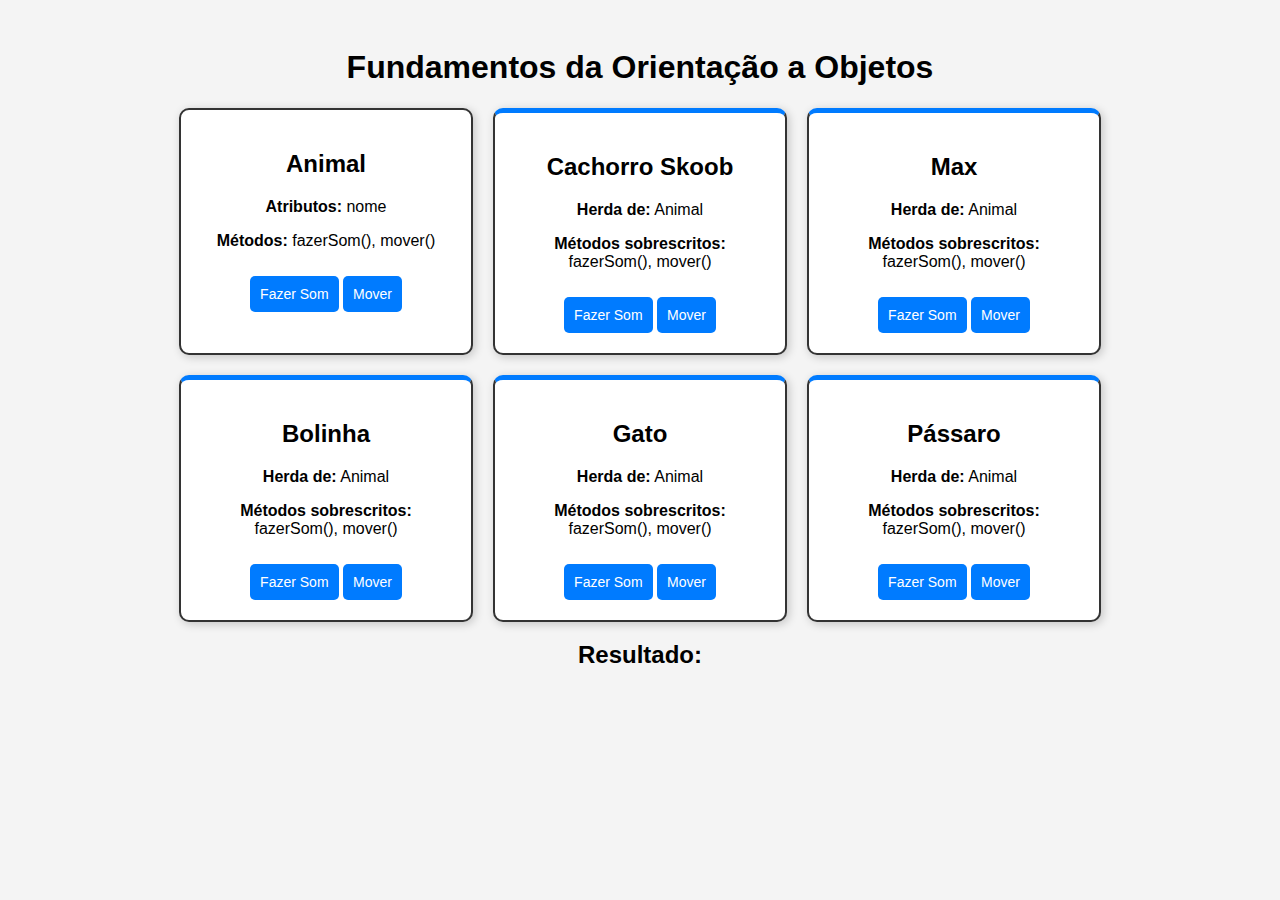
==== aulaa/aula.html @ aa85099e "adiciona página HTML e estilos para demonstração de orientação a objetos" ====
<!DOCTYPE html>
<html lang="pt-br">
    <head>
        <meta charset="UTF-8">
        <meta name="viewport" content="width=device-width, initial-scale=1.0">
        <title>Notícias cidade - Seu site de notícias</title>
        <link rel="stylesheet" href="styless.css">
    </head>

<body>

    <h1>Fundamentos da Orientação a Objetos</h1>

    <div class="container">

        <!-- Classe Base -->
        <div class="classe">
            <h2>Animal</h2>
            <p><strong>Atributos:</strong> nome</p>
            <p><strong>Métodos:</strong> fazerSom(), mover()</p>
            <button onclick="mostrarSom('animal')">Fazer Som</button>
            <button onclick="mostrarMovimento('animal')">Mover</button>
        </div>

        <!-- Classes Filhas (Herança) -->
        <div class="classe heranca">
            <h2>Cachorro Skoob</h2>
            <p><strong>Herda de:</strong> Animal</p>
            <p><strong>Métodos sobrescritos:</strong> fazerSom(), mover()</p>
            <button onclick="mostrarSom('cachorro')">Fazer Som</button>
            <button onclick="mostrarMovimento('cachorro')">Mover</button>
        </div>

        
        <div class="classe heranca">
            <h2>Max</h2>
            <p><strong>Herda de:</strong> Animal</p>
            <p><strong>Métodos sobrescritos:</strong> fazerSom(), mover()</p>
            <button onclick="mostrarSom('max')">Fazer Som</button>
            <button onclick="mostrarMovimento('max')">Mover</button>
        </div>

        <div class="classe heranca">
            <h2>Bolinha</h2>
            <p><strong>Herda de:</strong> Animal</p>
            <p><strong>Métodos sobrescritos:</strong> fazerSom(), mover()</p>
            <button onclick="mostrarSom('bolinha')">Fazer Som</button>
            <button onclick="mostrarMovimento('bolinha')">Mover</button>
        </div>

        <div class="classe heranca">
            <h2>Gato</h2>
            <p><strong>Herda de:</strong> Animal</p>
            <p><strong>Métodos sobrescritos:</strong> fazerSom(), mover()</p>
            <button onclick="mostrarSom('gato')">Fazer Som</button>
            <button onclick="mostrarMovimento('gato')">Mover</button>
        </div>

        <div class="classe heranca">
            <h2>Pássaro</h2>
            <p><strong>Herda de:</strong> Animal</p>
            <p><strong>Métodos sobrescritos:</strong> fazerSom(), mover()</p>
            <button onclick="mostrarSom('passaro')">Fazer Som</button>
            <button onclick="mostrarMovimento('passaro')">Mover</button>
        </div>
    </div>

    <h2>Resultado:</h2>
    <p id="resultado" style="font-size: 18px; font-weight: bold;"></p>

    <script>
        // Classe Base (Animal)
        class Animal {
        constructor(nome) {
        this.nome = nome; // Encapsulamento (protegendo o dado dentro da classe)
        }
        
        fazerSom() {
        return "Este animal faz um som!";
        }
        
        mover() {
        return "O animal está se movendo!";
        }
        }
        
        // Classes Filhas (Herança e Polimorfismo)
        class Cachorro extends Animal {
        fazerSom() {
        return `O cachorro ${this.nome} late: Au Au!`;
        }
        
        mover() {
        return `O cachorro ${this.nome} está correndo!`;
        }
        }

        class Max extends Animal {
        fazerSom() {
        return `O cachorro ${this.nome} grita: SAI!`;
        }
        
        mover() {
        return `O cachorro ${this.nome} está correndo!`;
        }
        }

        class Bolinha extends Animal {
        fazerSom() {
        return `O cachorro ${this.nome} late: woof woof!`;
        }
        
        mover() {
        return `O cachorro ${this.nome} está dormindo!`;
        }
        }
        
        class Gato extends Animal {
        fazerSom() {
        return `O gato ${this.nome} mia: Miau!`;
        }
        
        mover() {
        return `O gato ${this.nome} está saltando!`;
        }
        }
        
        class Passaro extends Animal {
        fazerSom() {
        return `O pássaro ${this.nome} canta: Piu Piu!`;
        }
        
        mover() {
        return `O pássaro ${this.nome} está voando!`;
        }
        }
        
        // Criando instâncias
        let animal = new Animal("Genérico");
        let cachorro = new Cachorro("Skoob");
        let max = new Max("Max");
        let bolinha = new Bolinha("Bolinha");
        let gato = new Gato("Whiskers");
        let passaro = new Passaro("Azulão");
        
        // Funções para exibir os sons e movimentos
        function mostrarSom(tipo) {
        let resultado = document.getElementById("resultado");
        switch (tipo) {
        case 'cachorro':
        resultado.innerText = cachorro.fazerSom();
        break;
        case 'max':
        resultado.innerText = max.fazerSom();
        break;
        case 'bolinha':
        resultado.innerText = bolinha.fazerSom();
        break;
        case 'gato':
        resultado.innerText = gato.fazerSom();
        break;
        case 'passaro':
        resultado.innerText = passaro.fazerSom();
        break;
        default:
        resultado.innerText = animal.fazerSom();
        break;
        }
        }
        
        function mostrarMovimento(tipo) {
        let resultado = document.getElementById("resultado");
        switch (tipo) {
        case 'cachorro':
        resultado.innerText = cachorro.mover();
        break;
        case 'max':
        resultado.innerText = max.mover();
        break;
        case 'bolinha':
        resultado.innerText = bolinha.mover();
        break;
        case 'gato':
        resultado.innerText = gato.mover();
        break;
        case 'passaro':
        resultado.innerText = passaro.mover();
        break;
        default:
        resultado.innerText = animal.mover();
        break;
        }
        }
        </script>

</body>
</html>
---- aulaa/styless.css ----
body {
    font-family: Arial, sans-serif;
    text-align: center;
    background-color: #f4f4f4;
    padding: 20px;
    }
    .container {
    display: flex;
    flex-wrap: wrap;
    justify-content: center;
    gap: 20px;
    }
    .classe {
    border: 2px solid #333;
    background-color: #fff;
    border-radius: 10px;
    padding: 20px;
    width: 250px;
    text-align: center;
    box-shadow: 2px 2px 10px rgba(0, 0, 0, 0.2);
    }
    .heranca {
    border-top: 5px solid #007BFF;
    }
    .polimorfismo {
    border-top: 5px solid #28A745;
    }
    button {
    margin-top: 10px;
    padding: 10px;
    font-size: 14px;
    background-color: #007BFF;
    color: #fff;
    border: none;
    cursor: pointer;
    border-radius: 5px;
    }
    button:hover {
    background-color: #0056b3;
    }
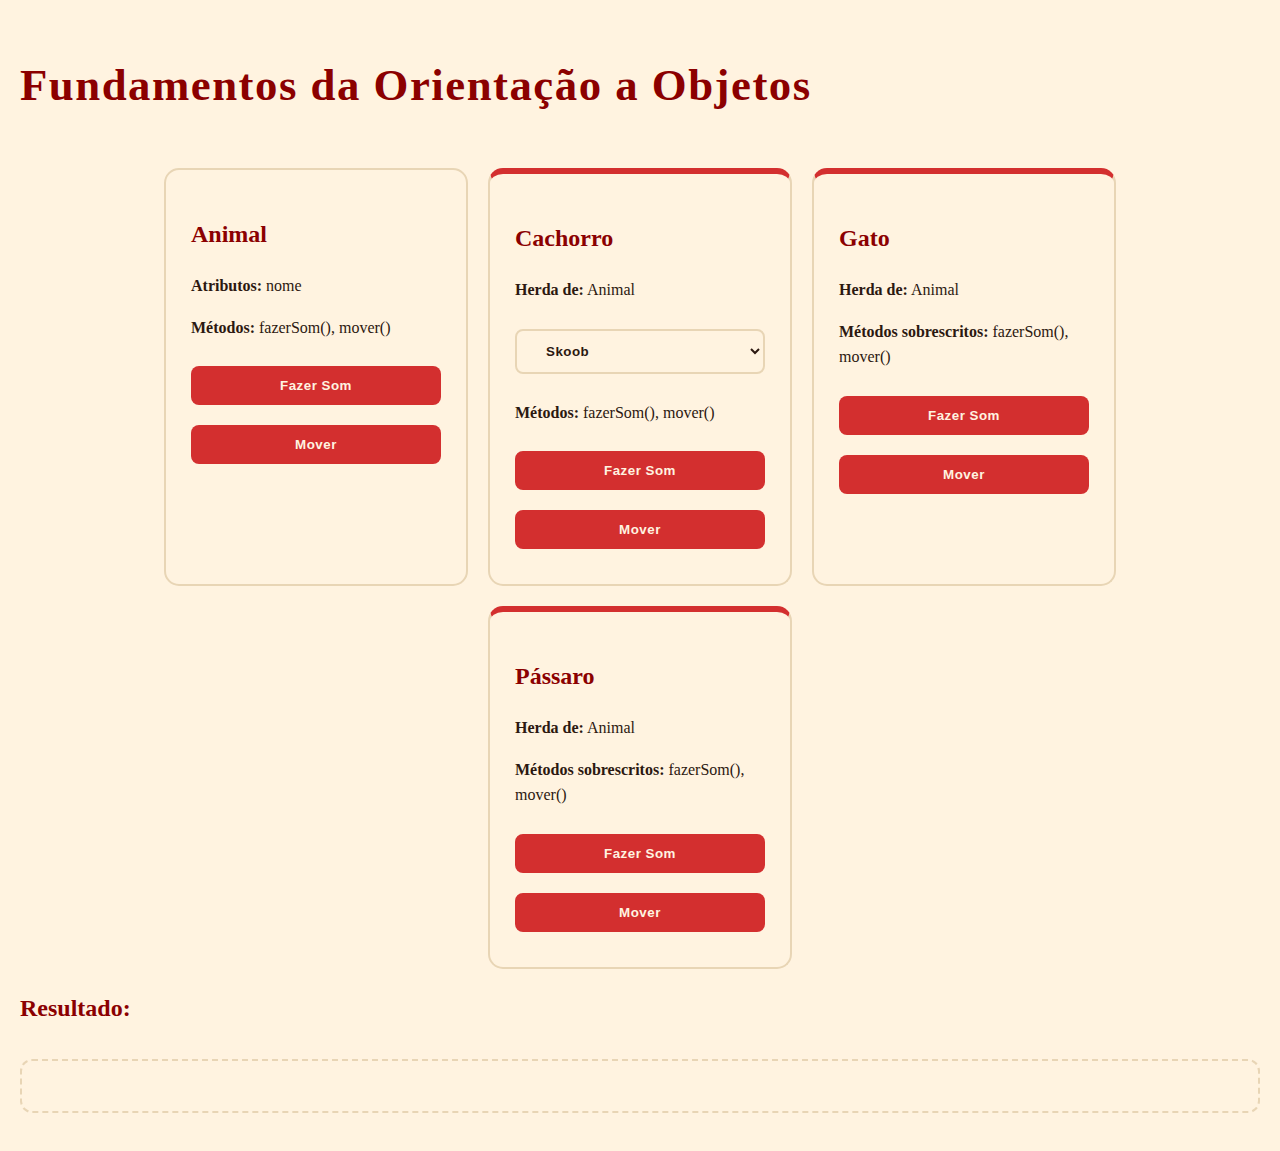
==== commit aab739e9: "adicionei seleção de cachorro e melhorei o css" ====
--- a/aulaa/aula.html
+++ b/aulaa/aula.html
@@ -1,18 +1,16 @@
 <!DOCTYPE html>
 <html lang="pt-br">
-    <head>
-        <meta charset="UTF-8">
-        <meta name="viewport" content="width=device-width, initial-scale=1.0">
-        <title>Notícias cidade - Seu site de notícias</title>
-        <link rel="stylesheet" href="styless.css">
-    </head>
+<head>
+    <meta charset="UTF-8">
+    <meta name="viewport" content="width=device-width, initial-scale=1.0">
+    <title>Aula de Igor POO</title>
+    <link rel="stylesheet" href="styless.css">
+</head>
 
 <body>
-
     <h1>Fundamentos da Orientação a Objetos</h1>
 
     <div class="container">
-
         <!-- Classe Base -->
         <div class="classe">
             <h2>Animal</h2>
@@ -22,32 +20,21 @@
             <button onclick="mostrarMovimento('animal')">Mover</button>
         </div>
 
-        <!-- Classes Filhas (Herança) -->
+        <!-- Card Cachorro com seleção -->
         <div class="classe heranca">
-            <h2>Cachorro Skoob</h2>
+            <h2>Cachorro</h2>
             <p><strong>Herda de:</strong> Animal</p>
-            <p><strong>Métodos sobrescritos:</strong> fazerSom(), mover()</p>
-            <button onclick="mostrarSom('cachorro')">Fazer Som</button>
-            <button onclick="mostrarMovimento('cachorro')">Mover</button>
+            <select id="cachorroSelect">
+                <option value="skoob">Skoob</option>
+                <option value="max">Max</option>
+                <option value="bolinha">Bolinha</option>
+            </select>
+            <p><strong>Métodos:</strong> fazerSom(), mover()</p>
+            <button onclick="mostrarSomCachorro()">Fazer Som</button>
+            <button onclick="mostrarMovimentoCachorro()">Mover</button>
         </div>
 
-        
-        <div class="classe heranca">
-            <h2>Max</h2>
-            <p><strong>Herda de:</strong> Animal</p>
-            <p><strong>Métodos sobrescritos:</strong> fazerSom(), mover()</p>
-            <button onclick="mostrarSom('max')">Fazer Som</button>
-            <button onclick="mostrarMovimento('max')">Mover</button>
-        </div>
-
-        <div class="classe heranca">
-            <h2>Bolinha</h2>
-            <p><strong>Herda de:</strong> Animal</p>
-            <p><strong>Métodos sobrescritos:</strong> fazerSom(), mover()</p>
-            <button onclick="mostrarSom('bolinha')">Fazer Som</button>
-            <button onclick="mostrarMovimento('bolinha')">Mover</button>
-        </div>
-
+        <!-- Outros animais -->
         <div class="classe heranca">
             <h2>Gato</h2>
             <p><strong>Herda de:</strong> Animal</p>
@@ -69,129 +56,121 @@
     <p id="resultado" style="font-size: 18px; font-weight: bold;"></p>
 
     <script>
-        // Classe Base (Animal)
+        // Classes
         class Animal {
-        constructor(nome) {
-        this.nome = nome; // Encapsulamento (protegendo o dado dentro da classe)
-        }
-        
-        fazerSom() {
-        return "Este animal faz um som!";
-        }
-        
-        mover() {
-        return "O animal está se movendo!";
-        }
-        }
-        
-        // Classes Filhas (Herança e Polimorfismo)
-        class Cachorro extends Animal {
-        fazerSom() {
-        return `O cachorro ${this.nome} late: Au Au!`;
-        }
-        
-        mover() {
-        return `O cachorro ${this.nome} está correndo!`;
-        }
+            constructor(nome) {
+                this.nome = nome;
+            }
+            
+            fazerSom() {
+                return "Este animal faz um som!";
+            }
+            
+            mover() {
+                return "O animal está se movendo!";
+            }
         }
 
-        class Max extends Animal {
-        fazerSom() {
-        return `O cachorro ${this.nome} grita: SAI!`;
-        }
+        class Cachorro extends Animal {
+            constructor(nome) {
+                super(nome);
+            }
+
+            fazerSom() {
+                return `O cachorro ${this.nome} late: Au Au!`;
+            }
         
-        mover() {
-        return `O cachorro ${this.nome} está correndo!`;
-        }
+            mover() {
+                return `O cachorro ${this.nome} está correndo!`;
+            }
         }
 
-        class Bolinha extends Animal {
-        fazerSom() {
-        return `O cachorro ${this.nome} late: woof woof!`;
+        class Skoob extends Cachorro {
+            fazerSom() {
+                return `Skoob rosna: Grrr!`;
+            }
+        
+            mover() {
+                return `Skoob está peidando!`;
+            }
         }
+
+        class Max extends Cachorro {
+            fazerSom() {
+                return `Max grita: SAI!`;
+            }
         
-        mover() {
-        return `O cachorro ${this.nome} está dormindo!`;
+            mover() {
+                return `Max está correndo!`;
+            }
         }
+
+        class Bolinha extends Cachorro {
+            fazerSom() {
+                return `Bolinha late: woof woof!`;
+            }
+        
+            mover() {
+                return `Bolinha está dormindo!`;
+            }
         }
+
+        class Gato extends Animal {
+            fazerSom() {
+                return `O gato ${this.nome} mia: Miau!`;
+            }
         
-        class Gato extends Animal {
-        fazerSom() {
-        return `O gato ${this.nome} mia: Miau!`;
-        }
-        
-        mover() {
-        return `O gato ${this.nome} está saltando!`;
-        }
+            mover() {
+                return `O gato ${this.nome} está saltando!`;
+            }
         }
         
         class Passaro extends Animal {
-        fazerSom() {
-        return `O pássaro ${this.nome} canta: Piu Piu!`;
+            fazerSom() {
+                return `O pássaro ${this.nome} canta: Piu Piu!`;
+            }
+        
+            mover() {
+                return `O pássaro ${this.nome} está voando!`;
+            }
         }
-        
-        mover() {
-        return `O pássaro ${this.nome} está voando!`;
+
+        // Instâncias
+        const animais = {
+            animal: new Animal("Genérico"),
+            skoob: new Skoob("Skoob"),
+            max: new Max("Max"),
+            bolinha: new Bolinha("Bolinha"),
+            gato: new Gato("Whiskers"),
+            passaro: new Passaro("Azulão")
+        };
+
+        // Funções para Cachorro
+        function getSelectedDog() {
+            const select = document.getElementById('cachorroSelect');
+            return animais[select.value];
         }
+
+        function mostrarSomCachorro() {
+            const resultado = document.getElementById('resultado');
+            resultado.innerText = getSelectedDog().fazerSom();
         }
-        
-        // Criando instâncias
-        let animal = new Animal("Genérico");
-        let cachorro = new Cachorro("Skoob");
-        let max = new Max("Max");
-        let bolinha = new Bolinha("Bolinha");
-        let gato = new Gato("Whiskers");
-        let passaro = new Passaro("Azulão");
-        
-        // Funções para exibir os sons e movimentos
+
+        function mostrarMovimentoCachorro() {
+            const resultado = document.getElementById('resultado');
+            resultado.innerText = getSelectedDog().mover();
+        }
+
+        // Funções gerais
         function mostrarSom(tipo) {
-        let resultado = document.getElementById("resultado");
-        switch (tipo) {
-        case 'cachorro':
-        resultado.innerText = cachorro.fazerSom();
-        break;
-        case 'max':
-        resultado.innerText = max.fazerSom();
-        break;
-        case 'bolinha':
-        resultado.innerText = bolinha.fazerSom();
-        break;
-        case 'gato':
-        resultado.innerText = gato.fazerSom();
-        break;
-        case 'passaro':
-        resultado.innerText = passaro.fazerSom();
-        break;
-        default:
-        resultado.innerText = animal.fazerSom();
-        break;
+            const resultado = document.getElementById('resultado');
+            resultado.innerText = animais[tipo].fazerSom();
         }
+
+        function mostrarMovimento(tipo) {
+            const resultado = document.getElementById('resultado');
+            resultado.innerText = animais[tipo].mover();
         }
-        
-        function mostrarMovimento(tipo) {
-        let resultado = document.getElementById("resultado");
-        switch (tipo) {
-        case 'cachorro':
-        resultado.innerText = cachorro.mover();
-        break;
-        case 'max':
-        resultado.innerText = max.mover();
-        break;
-        case 'bolinha':
-        resultado.innerText = bolinha.mover();
-        break;
-        case 'gato':
-        resultado.innerText = gato.mover();
-        break;
-        case 'passaro':
-        resultado.innerText = passaro.mover();
-        break;
-        default:
-        resultado.innerText = animal.mover();
-        break;
-        }
-        }
-        </script>
-
+    </script>
 </body>
 </html>--- a/aulaa/styless.css
+++ b/aulaa/styless.css
@@ -1,40 +1,90 @@
+:root {
+    --vermelho-cogumelo: #D32F2F;  
+    --branco-manchas: #FFF3E0;      
+    --bege-caule: #E8D5B5;  
+    --vermelho-escuro: #8B0000;   
+    --sombra-escura: #2C1810;    
+}
+
 body {
-    font-family: Arial, sans-serif;
-    text-align: center;
-    background-color: #f4f4f4;
+    font-family: 'Merriweather', serif;
+    line-height: 1.6;
+    color: var(--sombra-escura);
+    background-color: var(--branco-manchas);
     padding: 20px;
-    }
-    .container {
+    margin: 0 auto;
+}
+
+h1, h2 {
+    color: var(--vermelho-escuro);
+}
+
+h1 {
+    font-size: 2.8rem;
+    font-family: 'Abril Fatface', cursive;
+    letter-spacing: 1.5px;
+    position: relative;
+    padding-bottom: 1rem;
+}
+
+.container {
     display: flex;
     flex-wrap: wrap;
     justify-content: center;
     gap: 20px;
-    }
-    .classe {
-    border: 2px solid #333;
-    background-color: #fff;
-    border-radius: 10px;
-    padding: 20px;
+}
+
+.classe {
+    background: var(--branco-manchas);
+    border-radius: 15px;
+    padding: 25px;
+    border: 2px solid var(--bege-caule);
     width: 250px;
-    text-align: center;
-    box-shadow: 2px 2px 10px rgba(0, 0, 0, 0.2);
-    }
-    .heranca {
-    border-top: 5px solid #007BFF;
-    }
-    .polimorfismo {
-    border-top: 5px solid #28A745;
-    }
-    button {
-    margin-top: 10px;
-    padding: 10px;
-    font-size: 14px;
-    background-color: #007BFF;
-    color: #fff;
+}
+
+.heranca {
+    border-top: 6px solid var(--vermelho-cogumelo);
+    position: relative;
+    overflow: hidden;
+}
+
+button, select {
+    padding: 12px 25px;
+    border-radius: 8px;
     border: none;
     cursor: pointer;
-    border-radius: 5px;
-    }
-    button:hover {
-    background-color: #0056b3;
-    }+    margin: 10px 0;
+    width: 100%;
+    font-weight: 600;
+    letter-spacing: 0.5px;
+}
+
+button {
+    background: var(--vermelho-cogumelo);
+    color: var(--branco-manchas);
+    position: relative;
+    overflow: hidden;
+}
+
+button:hover {
+    background: var(--vermelho-escuro);
+    box-shadow: 4px rgba(211,47,47,0.3);
+}
+
+
+select {
+    background-color: var(--branco-manchas);
+    border: 2px solid var(--bege-caule);
+    color: var(--sombra-escura);
+    padding-right: 35px;
+}
+
+#resultado {
+    margin-top: 2rem;
+    padding: 25px;
+    background-color: var(--branco-manchas);
+    border-radius: 12px;
+    font-size: 1.3rem;
+    border: 2px dashed var(--bege-caule);
+    box-shadow: inset 4px rgba(0, 0, 0, 0.05);
+}
